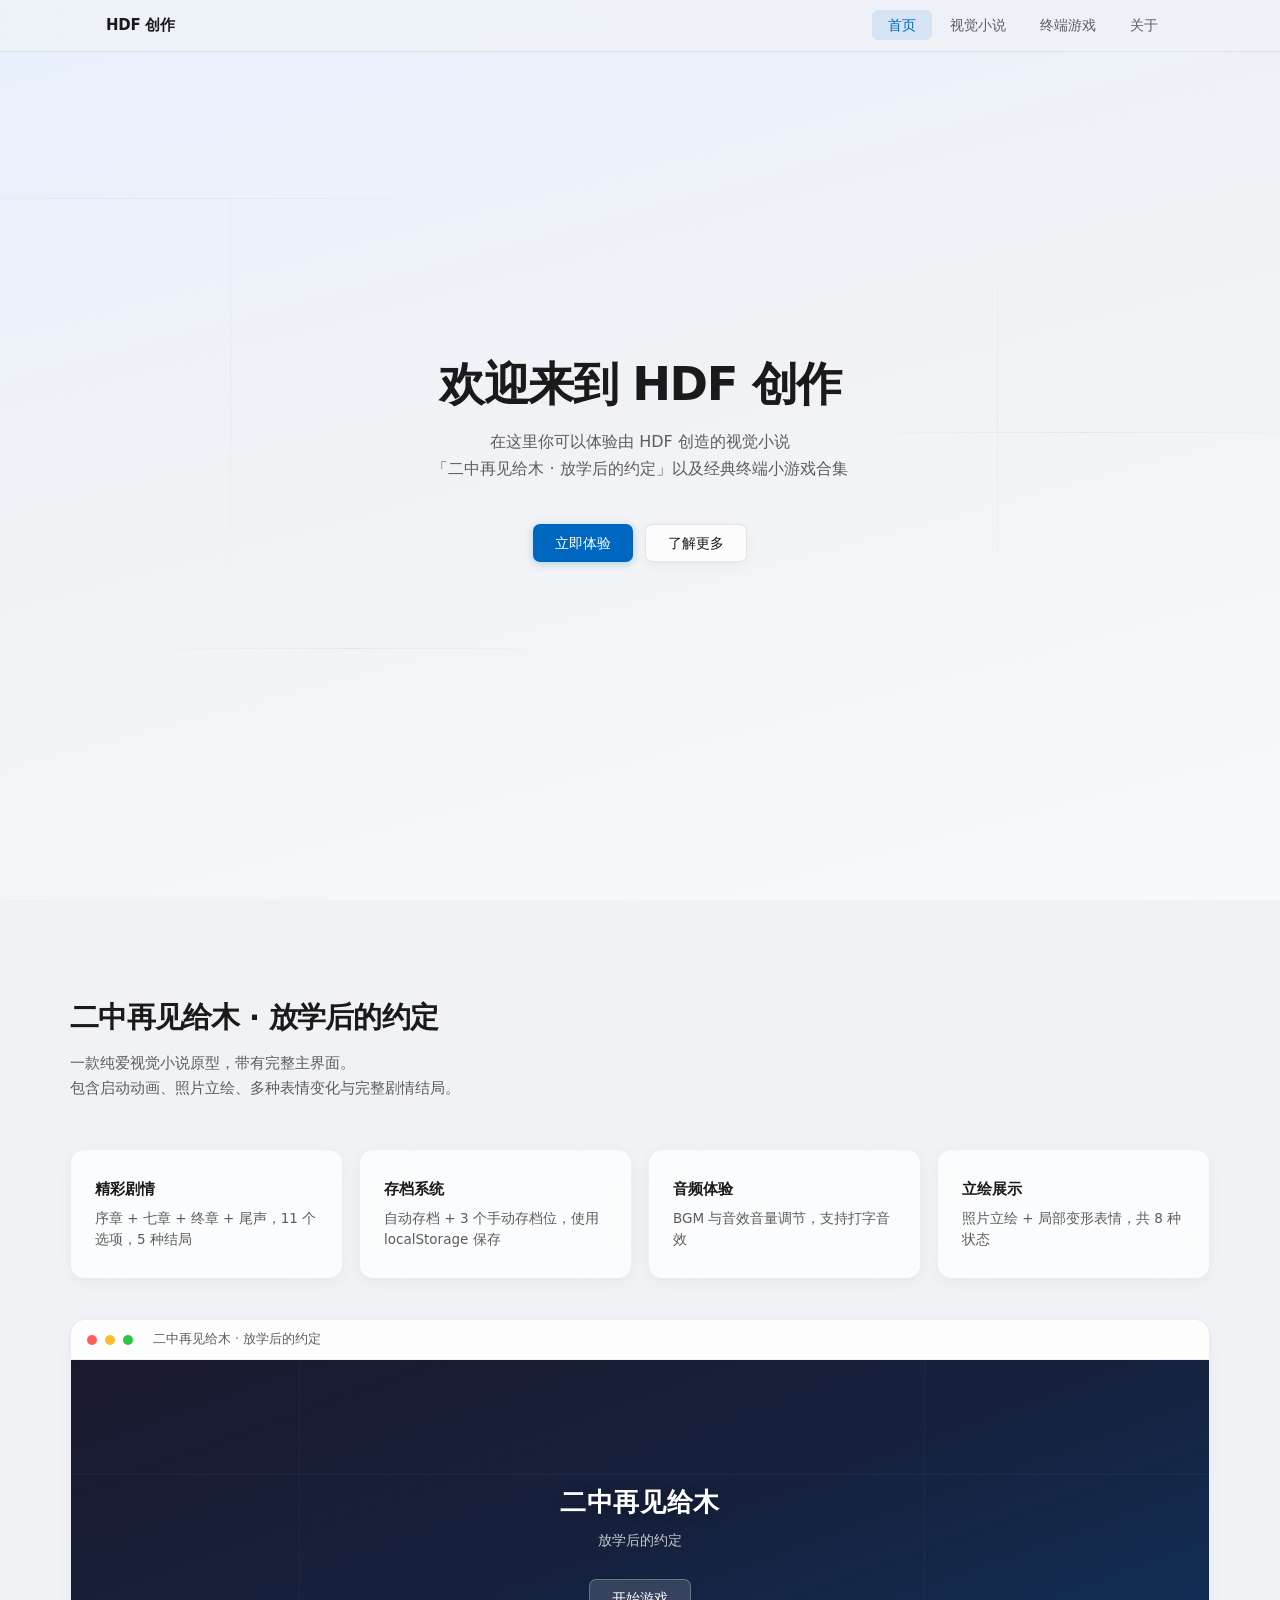
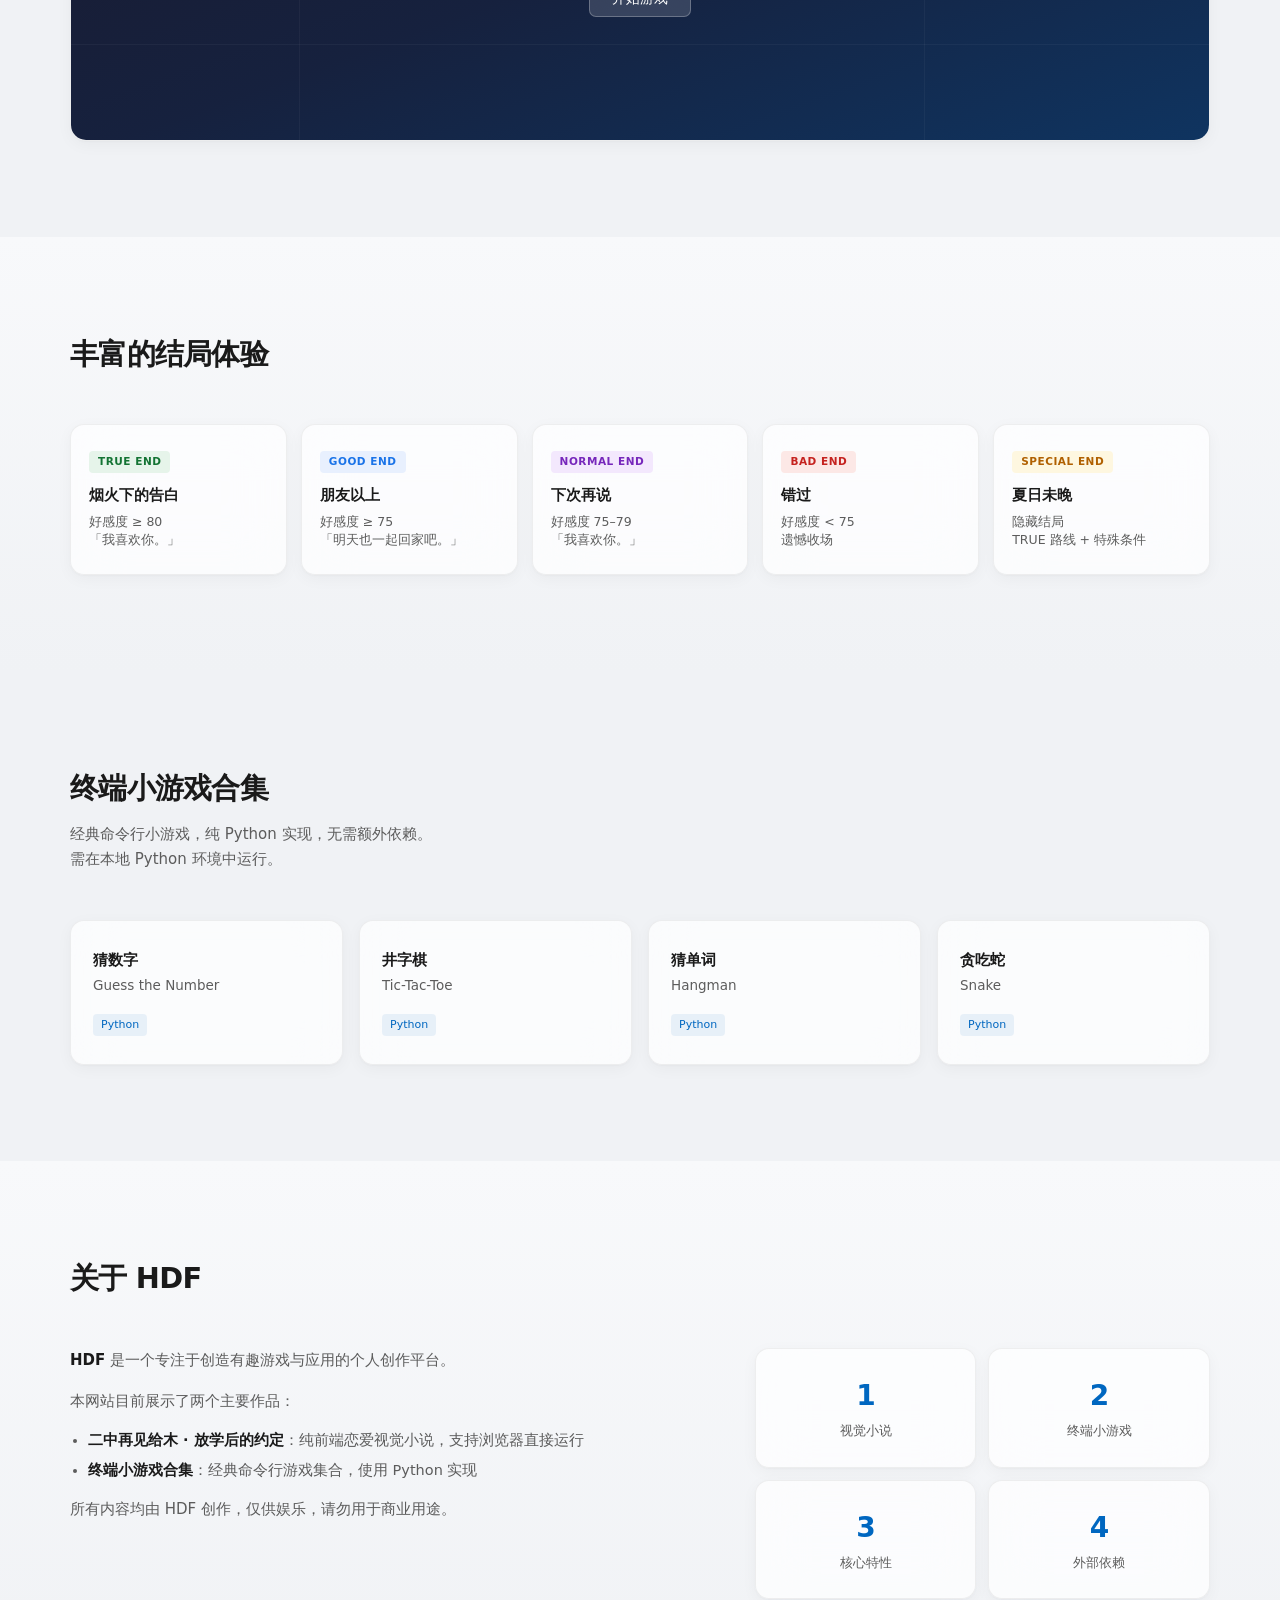
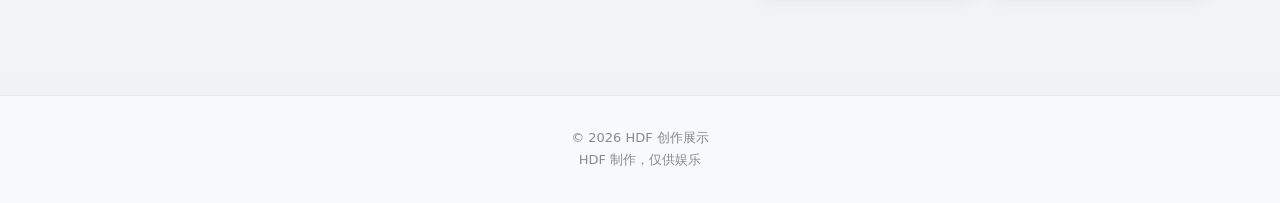
==== index.html @ 2048ae4f "Add files via upload" ====
<!DOCTYPE html>
<html lang="zh-CN">
<head>
    <meta charset="UTF-8">
    <meta name="viewport" content="width=device-width, initial-scale=1.0">
    <title>HDF 创作 · 二中再见给木</title>
    <style>
        :root {
            --win-bg: #f0f2f5;
            --win-surface: rgba(255, 255, 255, 0.72);
            --win-surface-solid: #ffffff;
            --win-border: rgba(0, 0, 0, 0.06);
            --win-border-strong: rgba(0, 0, 0, 0.09);
            --win-text: #1a1a1a;
            --win-text-secondary: #5c5c5c;
            --win-text-tertiary: #8a8a8a;
            --win-accent: #0067c0;
            --win-accent-hover: #005a9e;
            --win-shadow: 0 4px 16px rgba(0, 0, 0, 0.04), 0 1px 3px rgba(0, 0, 0, 0.03);
            --win-shadow-hover: 0 12px 32px rgba(0, 0, 0, 0.08), 0 4px 12px rgba(0, 0, 0, 0.04);
            --radius: 10px;
            --radius-lg: 14px;
            --glass: blur(24px) saturate(160%);
        }

        * {
            margin: 0;
            padding: 0;
            box-sizing: border-box;
        }

        html {
            scroll-behavior: smooth;
        }

        body {
            font-family: "Segoe UI Variable", "Segoe UI", system-ui, -apple-system, sans-serif;
            background: var(--win-bg);
            color: var(--win-text);
            line-height: 1.5;
            font-size: 15px;
            -webkit-font-smoothing: antialiased;
            overflow-x: hidden;
        }

        /* ========== 导航 ========== */
        .navbar {
            position: fixed;
            top: 0;
            left: 0;
            right: 0;
            height: 52px;
            background: rgba(240, 242, 245, 0.7);
            backdrop-filter: var(--glass);
            -webkit-backdrop-filter: var(--glass);
            border-bottom: 1px solid var(--win-border);
            z-index: 1000;
            display: flex;
            align-items: center;
        }

        .nav-container {
            width: 100%;
            max-width: 1140px;
            margin: 0 auto;
            padding: 0 36px;
            display: flex;
            align-items: center;
            justify-content: space-between;
        }

        .nav-logo {
            font-size: 15px;
            font-weight: 600;
            color: var(--win-text);
            text-decoration: none;
            letter-spacing: -0.02em;
        }

        .nav-menu {
            display: flex;
            list-style: none;
            gap: 2px;
        }

        .nav-link {
            color: var(--win-text-secondary);
            text-decoration: none;
            font-size: 13.5px;
            font-weight: 500;
            padding: 7px 16px;
            border-radius: 6px;
            transition: all 0.2s ease;
        }

        .nav-link:hover {
            background: rgba(0, 0, 0, 0.04);
            color: var(--win-text);
        }

        .nav-link.active {
            background: rgba(0, 103, 192, 0.1);
            color: var(--win-accent);
        }

        /* ========== Hero ========== */
        .hero {
            min-height: 100vh;
            display: flex;
            align-items: center;
            justify-content: center;
            padding: 120px 36px 100px;
            position: relative;
            overflow: hidden;
            background: linear-gradient(165deg, #e8f0fe 0%, #f0f2f5 45%, #f8f9fb 100%);
        }

        /* 装饰线条 */
        .hero-lines {
            position: absolute;
            inset: 0;
            pointer-events: none;
            overflow: hidden;
        }

        .hero-line {
            position: absolute;
            background: linear-gradient(90deg, transparent, rgba(0, 103, 192, 0.08), transparent);
            height: 1px;
        }

        .hero-line:nth-child(1) { top: 22%; left: -10%; width: 50%; animation: lineMove 18s linear infinite; }
        .hero-line:nth-child(2) { top: 48%; right: -5%; width: 40%; animation: lineMove 22s linear infinite reverse; }
        .hero-line:nth-child(3) { top: 72%; left: 10%; width: 35%; animation: lineMove 16s linear infinite; }

        .hero-vline {
            position: absolute;
            width: 1px;
            background: linear-gradient(180deg, transparent, rgba(0, 103, 192, 0.06), transparent);
        }

        .hero-vline:nth-child(4) { left: 18%; top: 10%; height: 60%; }
        .hero-vline:nth-child(5) { right: 22%; top: 20%; height: 50%; }

        @keyframes lineMove {
            0% { transform: translateX(-30px); opacity: 0.3; }
            50% { opacity: 0.7; }
            100% { transform: translateX(30px); opacity: 0.3; }
        }

        .hero-content {
            max-width: 660px;
            text-align: center;
            position: relative;
            z-index: 2;
        }

        .hero-title {
            font-size: clamp(2.1rem, 4.8vw, 2.9rem);
            font-weight: 600;
            letter-spacing: -0.03em;
            line-height: 1.15;
            margin-bottom: 18px;
            color: var(--win-text);
            opacity: 0;
            transform: translateY(24px);
            animation: fadeUp 0.9s cubic-bezier(0.16, 1, 0.3, 1) 0.1s forwards;
        }

        .hero-text {
            font-size: 16px;
            color: var(--win-text-secondary);
            margin-bottom: 42px;
            line-height: 1.65;
            opacity: 0;
            transform: translateY(20px);
            animation: fadeUp 0.9s cubic-bezier(0.16, 1, 0.3, 1) 0.25s forwards;
        }

        .hero-btns {
            display: flex;
            gap: 12px;
            justify-content: center;
            flex-wrap: wrap;
            opacity: 0;
            transform: translateY(16px);
            animation: fadeUp 0.9s cubic-bezier(0.16, 1, 0.3, 1) 0.4s forwards;
        }

        @keyframes fadeUp {
            to {
                opacity: 1;
                transform: translateY(0);
            }
        }

        .btn {
            display: inline-flex;
            align-items: center;
            justify-content: center;
            height: 38px;
            padding: 0 22px;
            border-radius: 7px;
            font-size: 13.5px;
            font-weight: 500;
            text-decoration: none;
            transition: all 0.2s ease;
            border: none;
            cursor: pointer;
        }

        .btn-primary {
            background: var(--win-accent);
            color: #ffffff;
            box-shadow: 0 2px 8px rgba(0, 103, 192, 0.25);
        }

        .btn-primary:hover {
            background: var(--win-accent-hover);
            transform: translateY(-1px);
            box-shadow: 0 4px 14px rgba(0, 103, 192, 0.3);
        }

        .btn-secondary {
            background: var(--win-surface);
            backdrop-filter: var(--glass);
            -webkit-backdrop-filter: var(--glass);
            color: var(--win-text);
            border: 1px solid var(--win-border-strong);
            box-shadow: var(--win-shadow);
        }

        .btn-secondary:hover {
            background: rgba(255, 255, 255, 0.9);
            transform: translateY(-1px);
        }

        /* ========== 通用 Section ========== */
        .section {
            padding: 96px 36px;
            position: relative;
        }

        .section-alt {
            background: linear-gradient(180deg, #f8f9fb 0%, #f0f2f5 100%);
        }

        .container {
            max-width: 1140px;
            margin: 0 auto;
        }

        .section-header {
            margin-bottom: 48px;
            max-width: 540px;
        }

        .section-title {
            font-size: 1.8rem;
            font-weight: 600;
            letter-spacing: -0.025em;
            margin-bottom: 12px;
            color: var(--win-text);
        }

        .section-desc {
            font-size: 15px;
            color: var(--win-text-secondary);
            line-height: 1.65;
        }

        /* 入场动画类 */
        .reveal {
            opacity: 0;
            transform: translateY(28px);
            transition: opacity 0.7s cubic-bezier(0.16, 1, 0.3, 1), transform 0.7s cubic-bezier(0.16, 1, 0.3, 1);
        }

        .reveal.visible {
            opacity: 1;
            transform: translateY(0);
        }

        /* ========== 特性卡片 ========== */
        .features-grid {
            display: grid;
            grid-template-columns: repeat(4, 1fr);
            gap: 16px;
            margin-bottom: 40px;
        }

        .feature-card {
            background: var(--win-surface);
            backdrop-filter: var(--glass);
            -webkit-backdrop-filter: var(--glass);
            border: 1px solid var(--win-border);
            border-radius: var(--radius-lg);
            padding: 28px 24px;
            box-shadow: var(--win-shadow);
            transition: all 0.3s cubic-bezier(0.16, 1, 0.3, 1);
            position: relative;
            overflow: hidden;
        }

        .feature-card::before {
            content: "";
            position: absolute;
            top: 0;
            left: 0;
            right: 0;
            height: 1px;
            background: linear-gradient(90deg, transparent, rgba(0, 103, 192, 0.25), transparent);
            opacity: 0;
            transition: opacity 0.3s ease;
        }

        .feature-card:hover {
            box-shadow: var(--win-shadow-hover);
            transform: translateY(-4px);
            border-color: rgba(0, 103, 192, 0.15);
        }

        .feature-card:hover::before {
            opacity: 1;
        }

        .feature-card h3 {
            font-size: 15px;
            font-weight: 600;
            margin-bottom: 8px;
            color: var(--win-text);
        }

        .feature-card p {
            font-size: 13.5px;
            color: var(--win-text-secondary);
            line-height: 1.55;
        }

        /* ========== 游戏展示区（已修复） ========== */
        .game-showcase {
            background: var(--win-surface);
            backdrop-filter: var(--glass);
            -webkit-backdrop-filter: var(--glass);
            border: 1px solid var(--win-border);
            border-radius: 16px;
            box-shadow: var(--win-shadow);
            overflow: hidden;
            position: relative;
        }

        .game-showcase::after {
            content: "";
            position: absolute;
            inset: 0;
            border-radius: 16px;
            pointer-events: none;
            box-shadow: inset 0 1px 0 rgba(255, 255, 255, 0.6);
        }

        .game-window {
            display: flex;
            flex-direction: column;
        }

        .game-titlebar {
            height: 40px;
            background: rgba(255, 255, 255, 0.5);
            border-bottom: 1px solid var(--win-border);
            display: flex;
            align-items: center;
            padding: 0 16px;
            gap: 8px;
        }

        .game-dot {
            width: 10px;
            height: 10px;
            border-radius: 50%;
            background: #ddd;
        }

        .game-dot:nth-child(1) { background: #ff5f57; }
        .game-dot:nth-child(2) { background: #febc2e; }
        .game-dot:nth-child(3) { background: #28c840; }

        .game-titlebar span {
            margin-left: 12px;
            font-size: 12.5px;
            color: var(--win-text-secondary);
            font-weight: 500;
        }

        .game-body {
            min-height: 380px;
            display: flex;
            align-items: center;
            justify-content: center;
            background: linear-gradient(160deg, #1a1a2e 0%, #16213e 50%, #0f3460 100%);
            position: relative;
            overflow: hidden;
        }

        .game-body-content {
            text-align: center;
            color: #fff;
            position: relative;
            z-index: 2;
            padding: 40px;
        }

        .game-body-content h3 {
            font-size: 1.6rem;
            font-weight: 600;
            letter-spacing: 0.02em;
            margin-bottom: 8px;
            text-shadow: 0 2px 12px rgba(0, 0, 0, 0.3);
        }

        .game-body-content p {
            font-size: 14px;
            opacity: 0.75;
            margin-bottom: 28px;
        }

        .game-body-content .btn {
            background: rgba(255, 255, 255, 0.15);
            backdrop-filter: blur(12px);
            border: 1px solid rgba(255, 255, 255, 0.25);
            color: #fff;
        }

        .game-body-content .btn:hover {
            background: rgba(255, 255, 255, 0.25);
        }

        /* 游戏背景装饰线条 */
        .game-deco {
            position: absolute;
            inset: 0;
            pointer-events: none;
        }

        .game-deco span {
            position: absolute;
            background: rgba(255, 255, 255, 0.04);
        }

        .game-deco span:nth-child(1) {
            width: 1px;
            height: 100%;
            left: 20%;
        }
        .game-deco span:nth-child(2) {
            width: 1px;
            height: 100%;
            right: 25%;
        }
        .game-deco span:nth-child(3) {
            height: 1px;
            width: 100%;
            top: 30%;
        }
        .game-deco span:nth-child(4) {
            height: 1px;
            width: 100%;
            bottom: 25%;
        }

        /* ========== 结局 ========== */
        .endings-grid {
            display: grid;
            grid-template-columns: repeat(5, 1fr);
            gap: 14px;
        }

        .ending-card {
            background: var(--win-surface);
            backdrop-filter: var(--glass);
            -webkit-backdrop-filter: var(--glass);
            border: 1px solid var(--win-border);
            border-radius: var(--radius-lg);
            padding: 24px 18px;
            box-shadow: var(--win-shadow);
            transition: all 0.3s ease;
        }

        .ending-card:hover {
            transform: translateY(-3px);
            box-shadow: var(--win-shadow-hover);
        }

        .ending-badge {
            display: inline-block;
            font-size: 10.5px;
            font-weight: 600;
            letter-spacing: 0.05em;
            padding: 3px 9px;
            border-radius: 4px;
            margin-bottom: 12px;
            text-transform: uppercase;
        }

        .ending-true   { background: #e6f4ea; color: #137333; }
        .ending-good   { background: #e8f0fe; color: #1a73e8; }
        .ending-normal { background: #f3e8fd; color: #7627bb; }
        .ending-bad    { background: #fce8e6; color: #c5221f; }
        .ending-special{ background: #fef7e0; color: #b06000; }

        .ending-card h3 {
            font-size: 14.5px;
            font-weight: 600;
            margin-bottom: 6px;
            color: var(--win-text);
        }

        .ending-card p {
            font-size: 12.5px;
            color: var(--win-text-secondary);
            line-height: 1.5;
        }

        /* ========== 终端游戏 ========== */
        .games-grid {
            display: grid;
            grid-template-columns: repeat(4, 1fr);
            gap: 16px;
        }

        .game-card {
            background: var(--win-surface);
            backdrop-filter: var(--glass);
            -webkit-backdrop-filter: var(--glass);
            border: 1px solid var(--win-border);
            border-radius: var(--radius-lg);
            padding: 28px 22px;
            box-shadow: var(--win-shadow);
            transition: all 0.3s ease;
        }

        .game-card:hover {
            transform: translateY(-3px);
            box-shadow: var(--win-shadow-hover);
        }

        .game-card h3 {
            font-size: 15px;
            font-weight: 600;
            margin-bottom: 4px;
            color: var(--win-text);
        }

        .game-card p {
            font-size: 13.5px;
            color: var(--win-text-secondary);
            margin-bottom: 16px;
        }

        .tag {
            display: inline-block;
            font-size: 11px;
            font-weight: 500;
            color: var(--win-accent);
            background: rgba(0, 103, 192, 0.08);
            padding: 3px 8px;
            border-radius: 4px;
        }

        /* ========== 关于 ========== */
        .about-grid {
            display: grid;
            grid-template-columns: 1.4fr 1fr;
            gap: 48px;
            align-items: start;
        }

        .about-text p {
            font-size: 15px;
            color: var(--win-text-secondary);
            margin-bottom: 16px;
            line-height: 1.65;
        }

        .about-text ul {
            margin: 16px 0 16px 18px;
            color: var(--win-text-secondary);
        }

        .about-text li {
            margin-bottom: 8px;
            font-size: 14.5px;
        }

        .about-text strong {
            color: var(--win-text);
            font-weight: 600;
        }

        .stats-grid {
            display: grid;
            grid-template-columns: 1fr 1fr;
            gap: 12px;
        }

        .stat-item {
            background: var(--win-surface);
            backdrop-filter: var(--glass);
            -webkit-backdrop-filter: var(--glass);
            border: 1px solid var(--win-border);
            border-radius: var(--radius-lg);
            padding: 26px 18px;
            box-shadow: var(--win-shadow);
            text-align: center;
            transition: all 0.3s ease;
        }

        .stat-item:hover {
            transform: translateY(-2px);
            box-shadow: var(--win-shadow-hover);
        }

        .stat-number {
            font-size: 28px;
            font-weight: 600;
            color: var(--win-accent);
            letter-spacing: -0.02em;
            margin-bottom: 4px;
        }

        .stat-label {
            font-size: 13px;
            color: var(--win-text-secondary);
        }

        /* ========== 页脚 ========== */
        .footer {
            border-top: 1px solid var(--win-border);
            padding: 32px 36px;
            text-align: center;
            background: rgba(255, 255, 255, 0.5);
            backdrop-filter: blur(12px);
        }

        .footer p {
            font-size: 13px;
            color: var(--win-text-tertiary);
            margin-bottom: 2px;
        }

        /* ========== 响应式 ========== */
        @media (max-width: 1000px) {
            .features-grid,
            .games-grid {
                grid-template-columns: repeat(2, 1fr);
            }
            .endings-grid {
                grid-template-columns: repeat(3, 1fr);
            }
            .about-grid {
                grid-template-columns: 1fr;
                gap: 36px;
            }
        }

        @media (max-width: 640px) {
            .nav-menu { display: none; }
            .features-grid,
            .games-grid,
            .endings-grid {
                grid-template-columns: 1fr;
            }
            .section { padding: 72px 20px; }
            .nav-container { padding: 0 20px; }
            .hero { padding: 110px 20px 80px; }
        }
    </style>
</head>
<body>
    <!-- 导航 -->
    <nav class="navbar">
        <div class="nav-container">
            <a href="#" class="nav-logo">HDF 创作</a>
            <ul class="nav-menu">
                <li><a href="#home" class="nav-link active">首页</a></li>
                <li><a href="#game" class="nav-link">视觉小说</a></li>
                <li><a href="#terminal" class="nav-link">终端游戏</a></li>
                <li><a href="#about" class="nav-link">关于</a></li>
            </ul>
        </div>
    </nav>

    <!-- Hero -->
    <section class="hero" id="home">
        <div class="hero-lines">
            <div class="hero-line"></div>
            <div class="hero-line"></div>
            <div class="hero-line"></div>
            <div class="hero-vline"></div>
            <div class="hero-vline"></div>
        </div>
        <div class="hero-content">
            <h1 class="hero-title">欢迎来到 HDF 创作</h1>
            <p class="hero-text">
                在这里你可以体验由 HDF 创造的视觉小说<br>
                「二中再见给木 · 放学后的约定」以及经典终端小游戏合集
            </p>
            <div class="hero-btns">
                <a href="#game" class="btn btn-primary">立即体验</a>
                <a href="#about" class="btn btn-secondary">了解更多</a>
            </div>
        </div>
    </section>

    <!-- 视觉小说 -->
    <section class="section" id="game">
        <div class="container">
            <div class="section-header reveal">
                <h2 class="section-title">二中再见给木 · 放学后的约定</h2>
                <p class="section-desc">
                    一款纯爱视觉小说原型，带有完整主界面。<br>
                    包含启动动画、照片立绘、多种表情变化与完整剧情结局。
                </p>
            </div>

            <div class="features-grid">
                <div class="feature-card reveal">
                    <h3>精彩剧情</h3>
                    <p>序章 + 七章 + 终章 + 尾声，11 个选项，5 种结局</p>
                </div>
                <div class="feature-card reveal">
                    <h3>存档系统</h3>
                    <p>自动存档 + 3 个手动存档位，使用 localStorage 保存</p>
                </div>
                <div class="feature-card reveal">
                    <h3>音频体验</h3>
                    <p>BGM 与音效音量调节，支持打字音效</p>
                </div>
                <div class="feature-card reveal">
                    <h3>立绘展示</h3>
                    <p>照片立绘 + 局部变形表情，共 8 种状态</p>
                </div>
            </div>

            <!-- 游戏展示（已修复） -->
            <div class="game-showcase reveal">
                <div class="game-window">
                    <div class="game-titlebar">
                        <div class="game-dot"></div>
                        <div class="game-dot"></div>
                        <div class="game-dot"></div>
                        <span>二中再见给木 · 放学后的约定</span>
                    </div>
                    <div class="game-body">
                        <div class="game-deco">
                            <span></span><span></span><span></span><span></span>
                        </div>
                        <div class="game-body-content">
                            <h3>二中再见给木</h3>
                            <p>放学后的约定</p>
                            <a href="game/index.html" class="btn" target="_blank">开始游戏</a>
                        </div>
                    </div>
                </div>
            </div>
        </div>
    </section>

    <!-- 结局 -->
    <section class="section section-alt" id="endings">
        <div class="container">
            <div class="section-header reveal">
                <h2 class="section-title">丰富的结局体验</h2>
            </div>

            <div class="endings-grid">
                <div class="ending-card reveal">
                    <div class="ending-badge ending-true">True End</div>
                    <h3>烟火下的告白</h3>
                    <p>好感度 ≥ 80<br>「我喜欢你。」</p>
                </div>
                <div class="ending-card reveal">
                    <div class="ending-badge ending-good">Good End</div>
                    <h3>朋友以上</h3>
                    <p>好感度 ≥ 75<br>「明天也一起回家吧。」</p>
                </div>
                <div class="ending-card reveal">
                    <div class="ending-badge ending-normal">Normal End</div>
                    <h3>下次再说</h3>
                    <p>好感度 75–79<br>「我喜欢你。」</p>
                </div>
                <div class="ending-card reveal">
                    <div class="ending-badge ending-bad">Bad End</div>
                    <h3>错过</h3>
                    <p>好感度 &lt; 75<br>遗憾收场</p>
                </div>
                <div class="ending-card reveal">
                    <div class="ending-badge ending-special">Special End</div>
                    <h3>夏日未晚</h3>
                    <p>隐藏结局<br>TRUE 路线 + 特殊条件</p>
                </div>
            </div>
        </div>
    </section>

    <!-- 终端游戏 -->
    <section class="section" id="terminal">
        <div class="container">
            <div class="section-header reveal">
                <h2 class="section-title">终端小游戏合集</h2>
                <p class="section-desc">
                    经典命令行小游戏，纯 Python 实现，无需额外依赖。<br>
                    需在本地 Python 环境中运行。
                </p>
            </div>

            <div class="games-grid">
                <div class="game-card reveal">
                    <h3>猜数字</h3>
                    <p>Guess the Number</p>
                    <span class="tag">Python</span>
                </div>
                <div class="game-card reveal">
                    <h3>井字棋</h3>
                    <p>Tic-Tac-Toe</p>
                    <span class="tag">Python</span>
                </div>
                <div class="game-card reveal">
                    <h3>猜单词</h3>
                    <p>Hangman</p>
                    <span class="tag">Python</span>
                </div>
                <div class="game-card reveal">
                    <h3>贪吃蛇</h3>
                    <p>Snake</p>
                    <span class="tag">Python</span>
                </div>
            </div>
        </div>
    </section>

    <!-- 关于 -->
    <section class="section section-alt" id="about">
        <div class="container">
            <div class="section-header reveal">
                <h2 class="section-title">关于 HDF</h2>
            </div>

            <div class="about-grid">
                <div class="about-text reveal">
                    <p><strong>HDF</strong> 是一个专注于创造有趣游戏与应用的个人创作平台。</p>
                    <p>本网站目前展示了两个主要作品：</p>
                    <ul>
                        <li><strong>二中再见给木 · 放学后的约定</strong>：纯前端恋爱视觉小说，支持浏览器直接运行</li>
                        <li><strong>终端小游戏合集</strong>：经典命令行游戏集合，使用 Python 实现</li>
                    </ul>
                    <p>所有内容均由 HDF 创作，仅供娱乐，请勿用于商业用途。</p>
                </div>
                <div class="stats-grid">
                    <div class="stat-item reveal">
                        <div class="stat-number">1</div>
                        <div class="stat-label">视觉小说</div>
                    </div>
                    <div class="stat-item reveal">
                        <div class="stat-number">2</div>
                        <div class="stat-label">终端小游戏</div>
                    </div>
                    <div class="stat-item reveal">
                        <div class="stat-number">3</div>
                        <div class="stat-label">核心特性</div>
                    </div>
                    <div class="stat-item reveal">
                        <div class="stat-number">4</div>
                        <div class="stat-label">外部依赖</div>
                    </div>
                </div>
            </div>
        </div>
    </section>

    <!-- 页脚 -->
    <footer class="footer">
        <p>© 2026 HDF 创作展示</p>
        <p>HDF 制作，仅供娱乐</p>
    </footer>

    <script>
        // 滚动入场动画
        const reveals = document.querySelectorAll('.reveal');
        const observer = new IntersectionObserver((entries) => {
            entries.forEach((entry, index) => {
                if (entry.isIntersecting) {
                    setTimeout(() => {
                        entry.target.classList.add('visible');
                    }, index * 60);
                    observer.unobserve(entry.target);
                }
            });
        }, { threshold: 0.12 });

        reveals.forEach(el => observer.observe(el));
    </script>
</body>
</html>
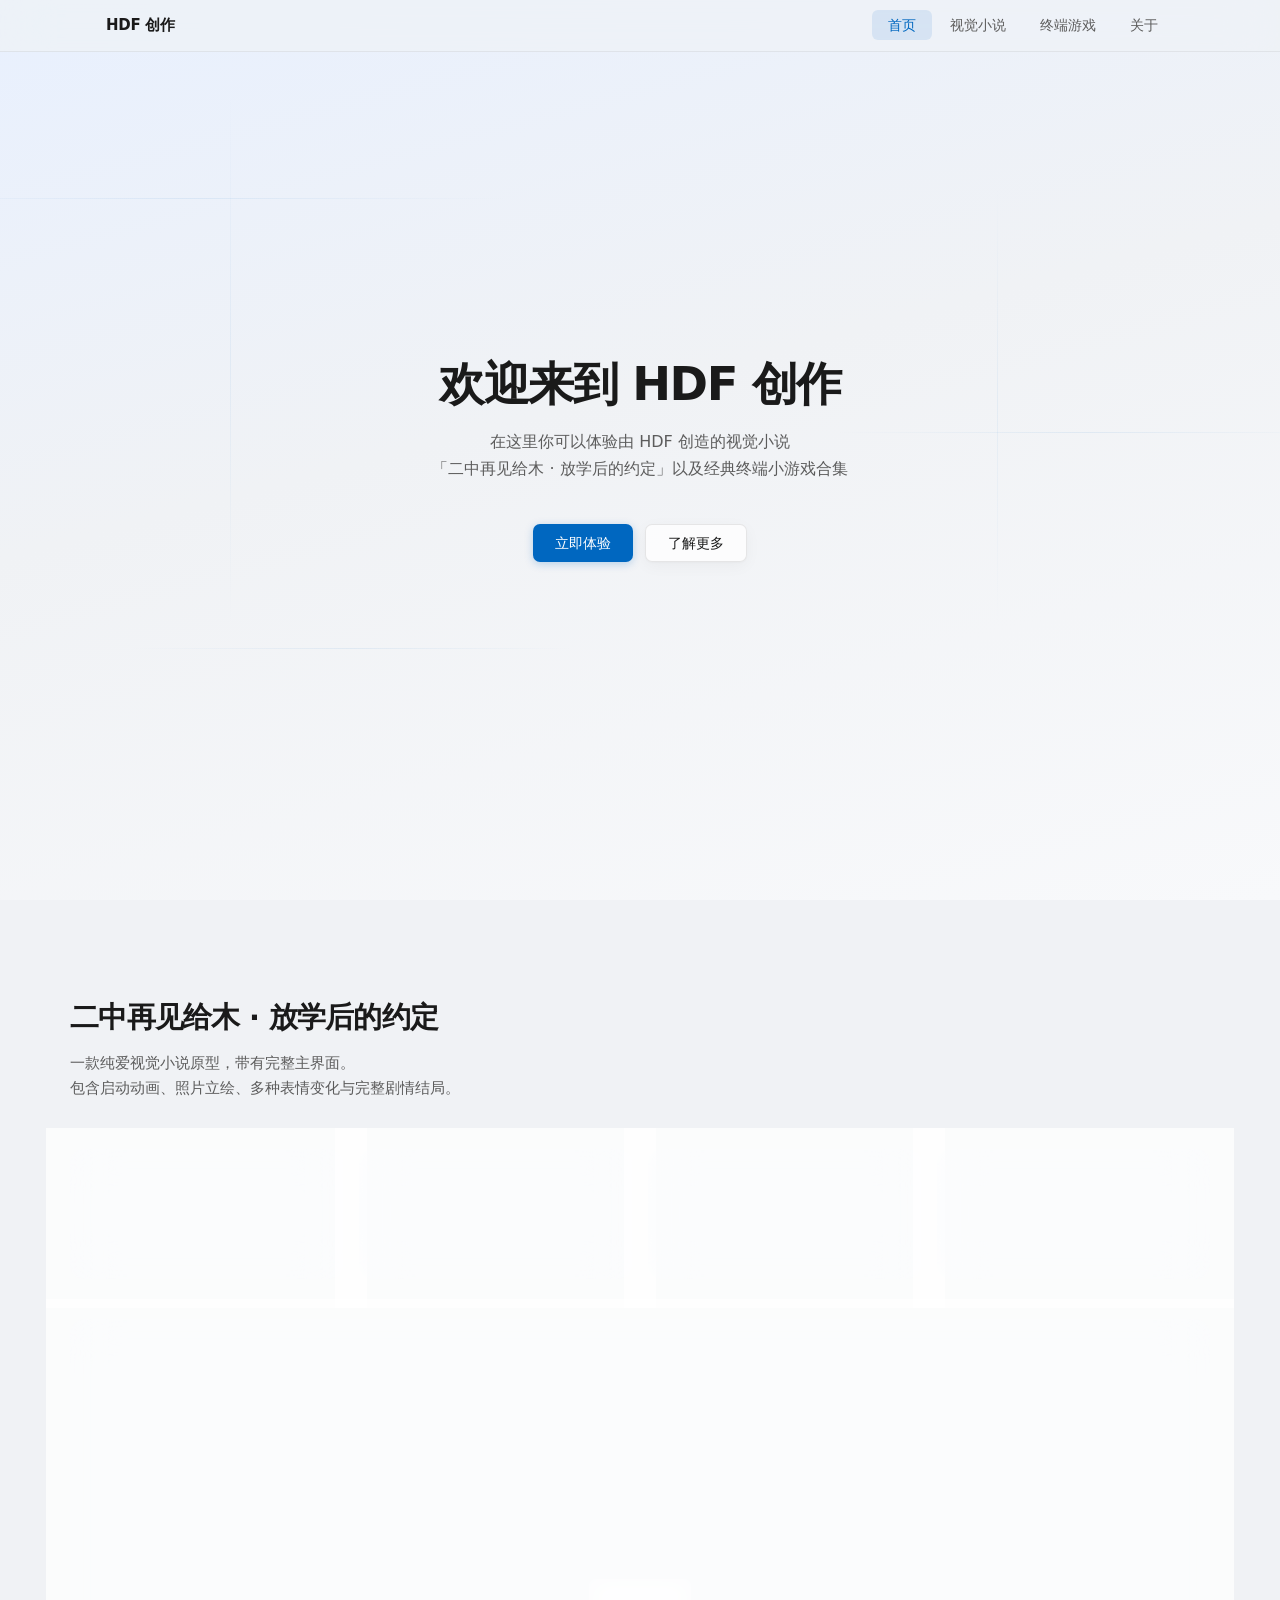
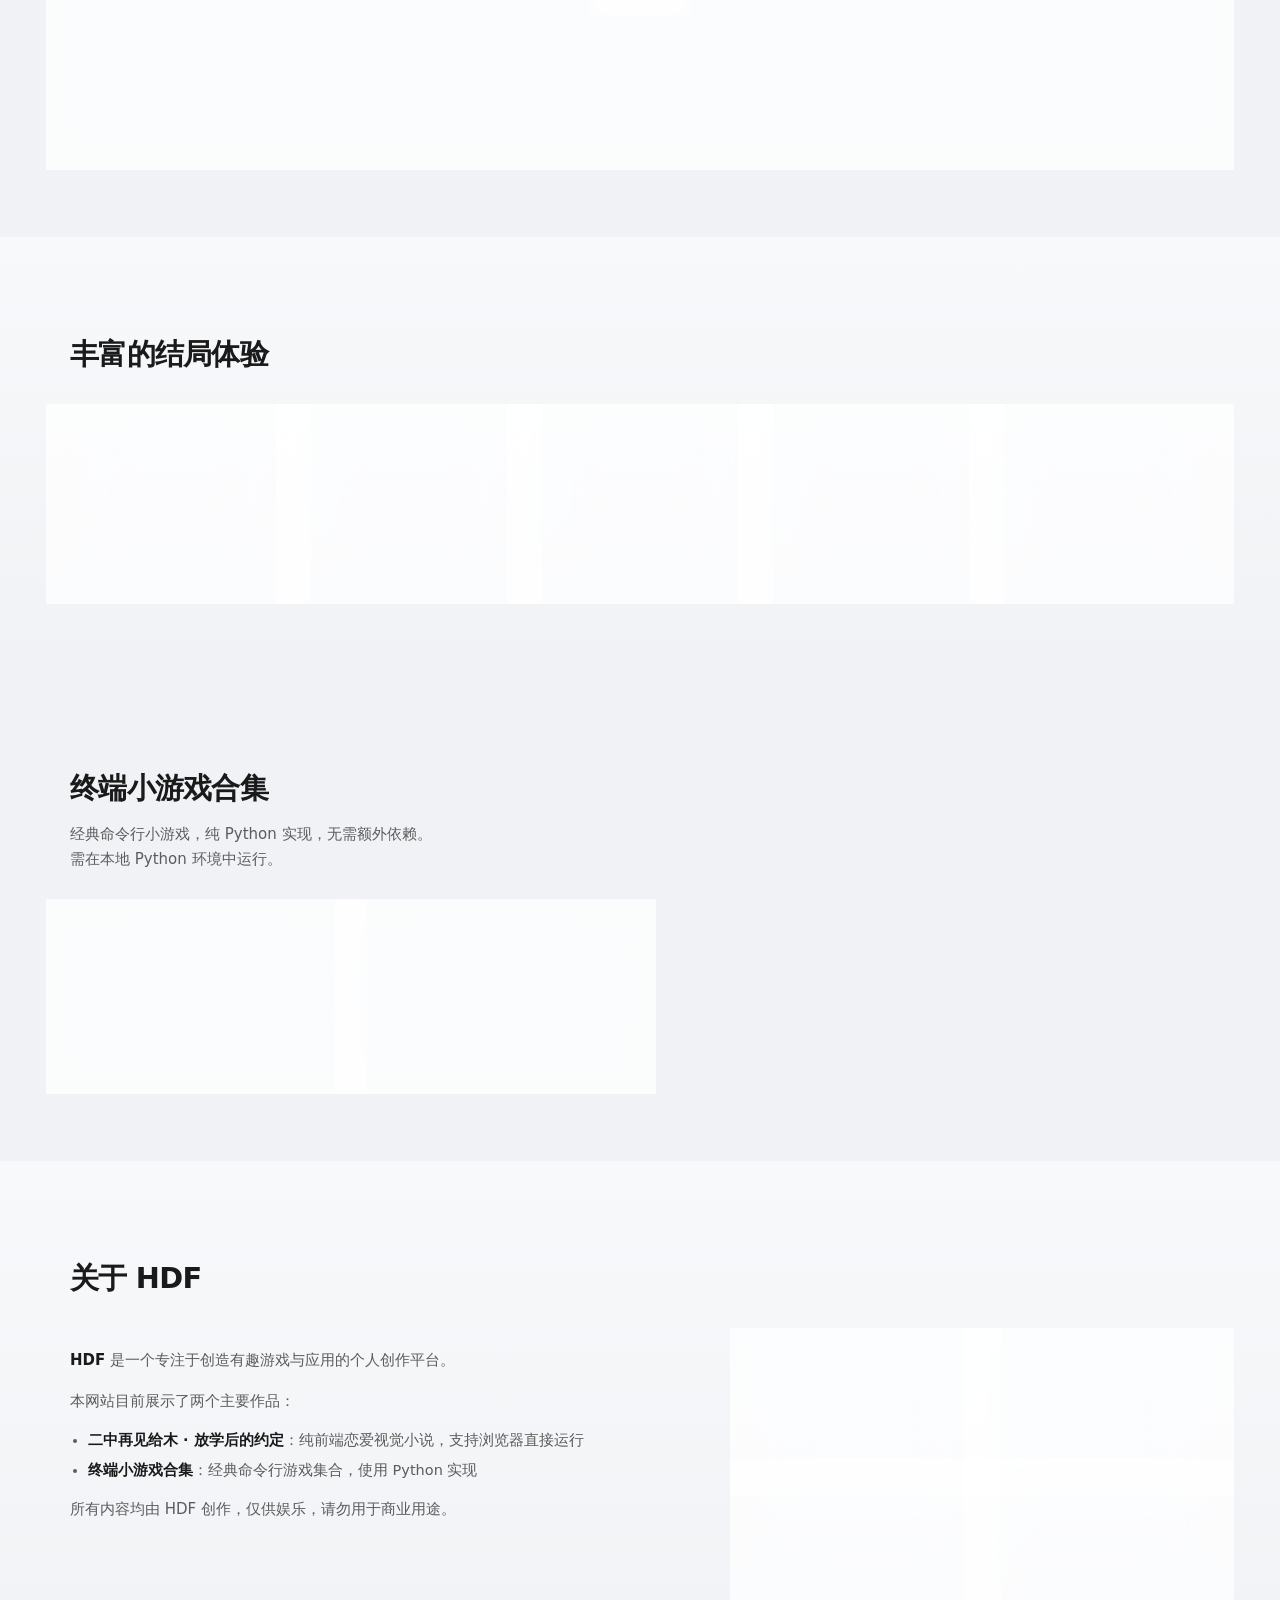
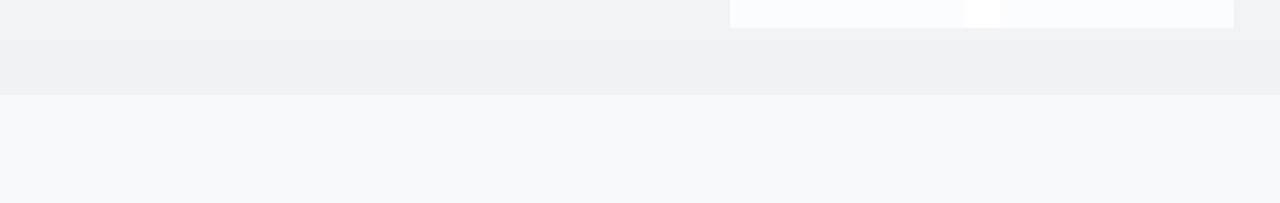
==== commit 165b221a: "Add files via upload" ====
--- a/index.html
+++ b/index.html
@@ -4,6 +4,7 @@
     <meta charset="UTF-8">
     <meta name="viewport" content="width=device-width, initial-scale=1.0">
     <title>HDF 创作 · 二中再见给木</title>
+    <link rel="icon" type="image/svg+xml" href="favicon.svg?v=2">
     <style>
         :root {
             --win-bg: #f0f2f5;
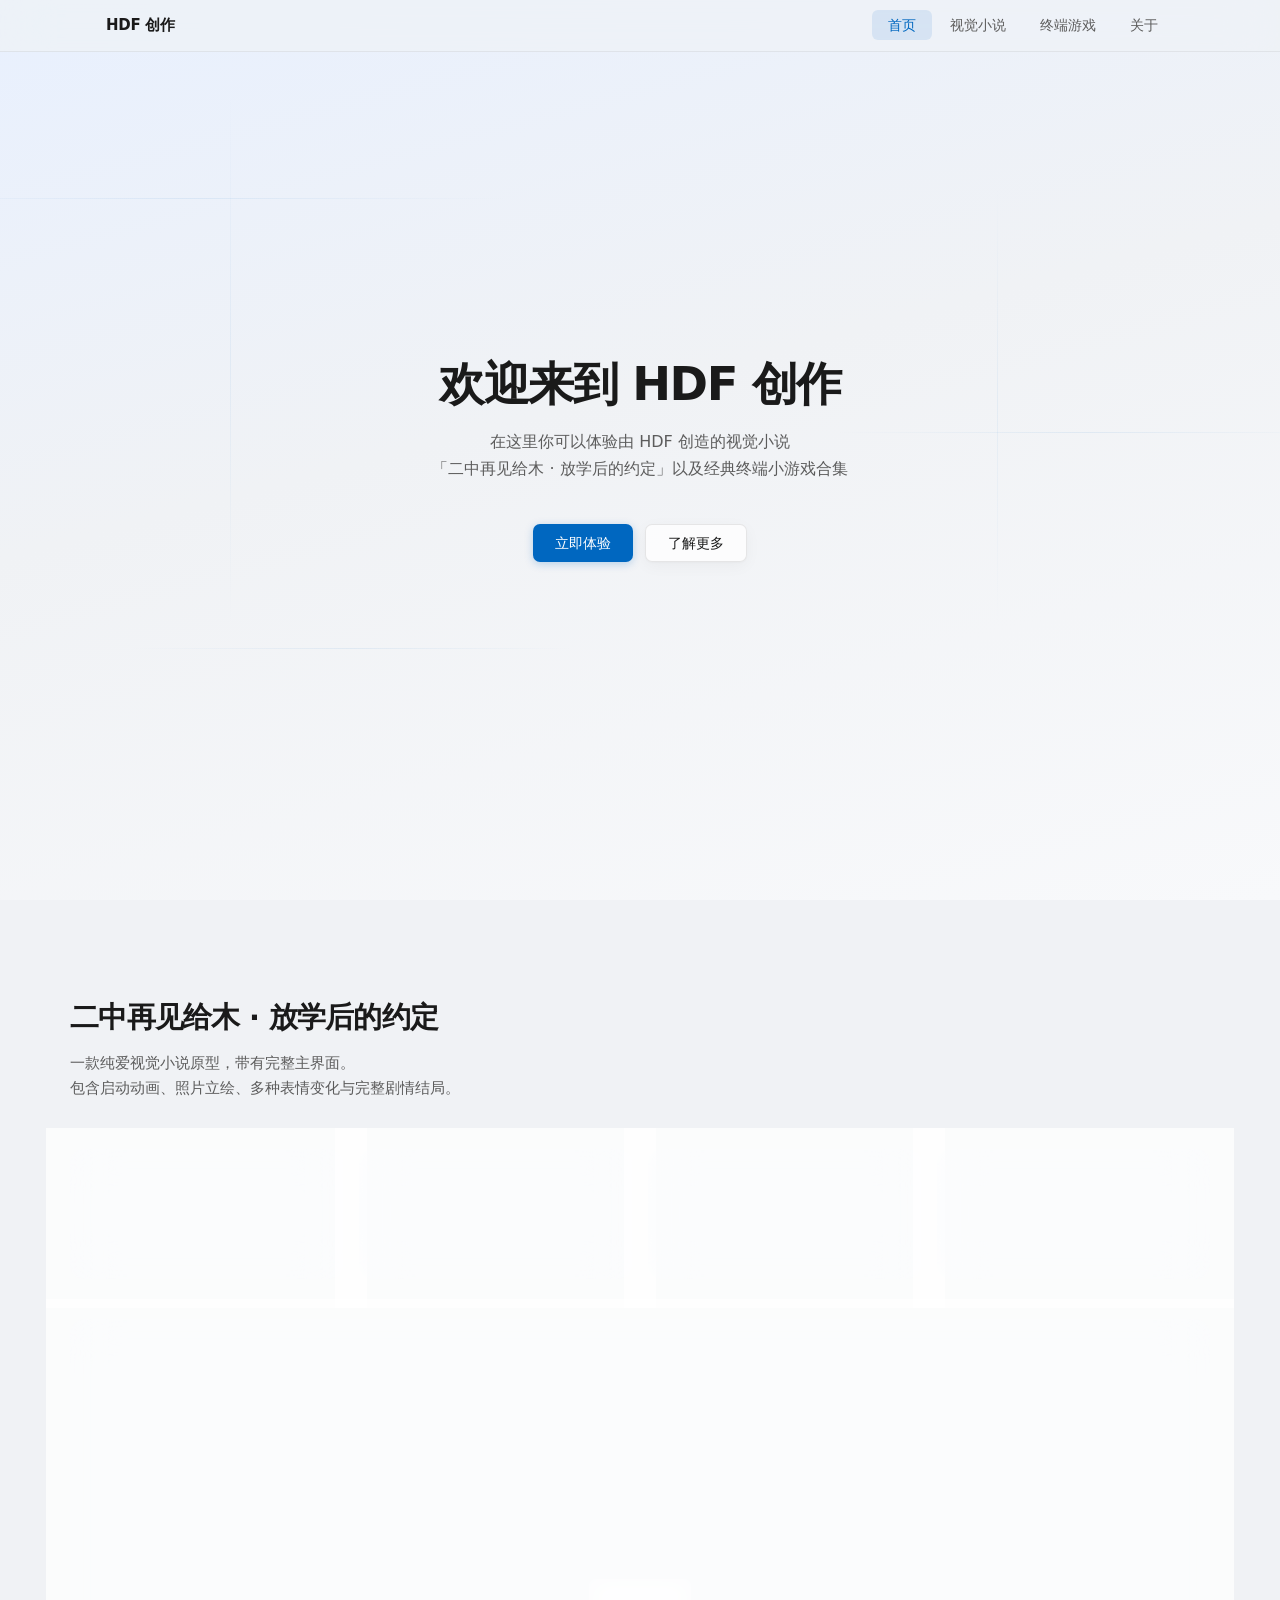
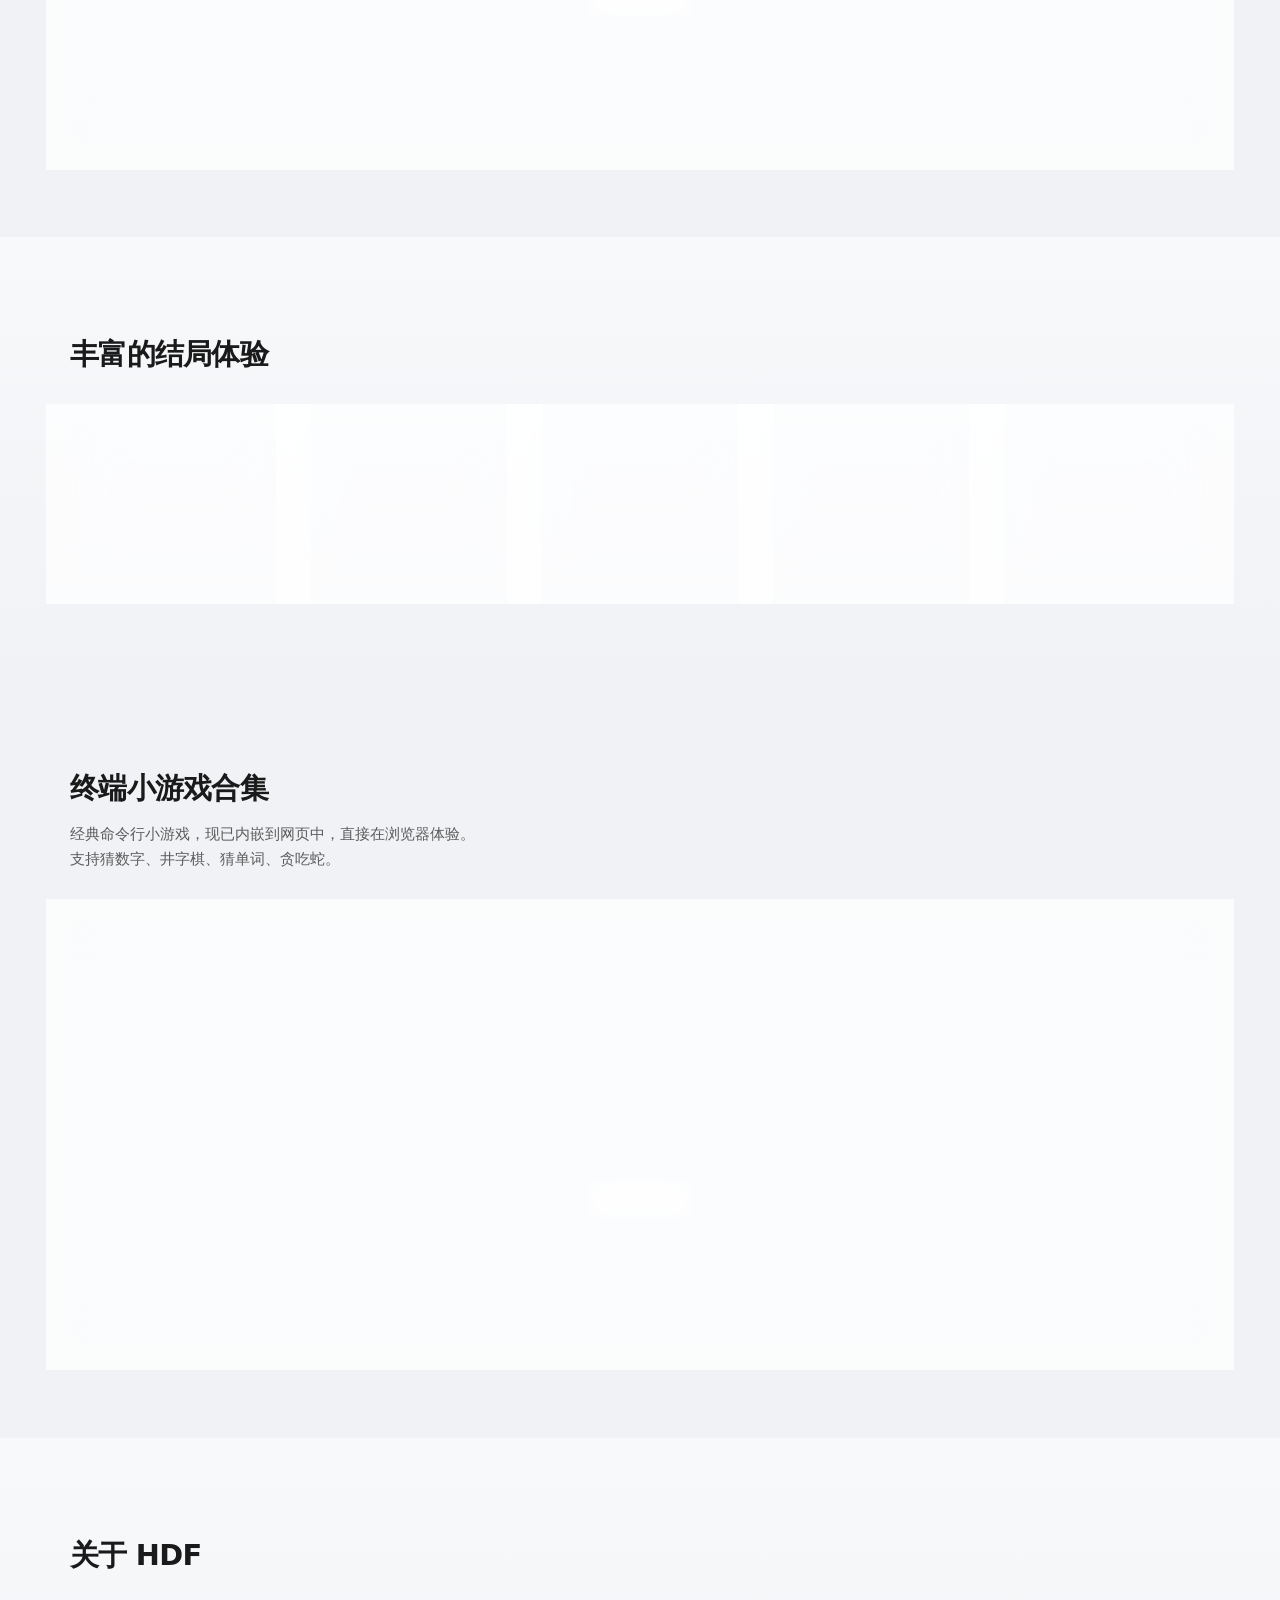
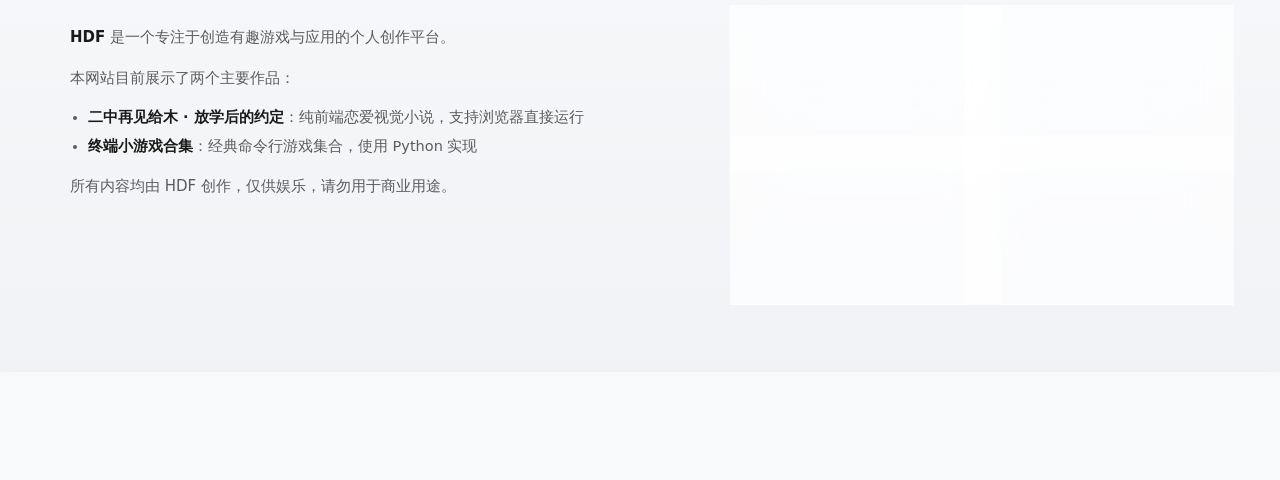
==== commit 78791d8e: "Add files via upload" ====
--- a/index.html
+++ b/index.html
@@ -116,7 +116,6 @@
             background: linear-gradient(165deg, #e8f0fe 0%, #f0f2f5 45%, #f8f9fb 100%);
         }
 
-        /* 装饰线条 */
         .hero-lines {
             position: absolute;
             inset: 0;
@@ -338,7 +337,7 @@
             line-height: 1.55;
         }
 
-        /* ========== 游戏展示区（已修复） ========== */
+        /* ========== 游戏展示区 ========== */
         .game-showcase {
             background: var(--win-surface);
             backdrop-filter: var(--glass);
@@ -435,7 +434,6 @@
             background: rgba(255, 255, 255, 0.25);
         }
 
-        /* 游戏背景装饰线条 */
         .game-deco {
             position: absolute;
             inset: 0;
@@ -742,7 +740,6 @@
                 </div>
             </div>
 
-            <!-- 游戏展示（已修复） -->
             <div class="game-showcase reveal">
                 <div class="game-window">
                     <div class="game-titlebar">
@@ -809,31 +806,29 @@
             <div class="section-header reveal">
                 <h2 class="section-title">终端小游戏合集</h2>
                 <p class="section-desc">
-                    经典命令行小游戏，纯 Python 实现，无需额外依赖。<br>
-                    需在本地 Python 环境中运行。
+                    经典命令行小游戏，现已内嵌到网页中，直接在浏览器体验。<br>
+                    支持猜数字、井字棋、猜单词、贪吃蛇。
                 </p>
             </div>
 
-            <div class="games-grid">
-                <div class="game-card reveal">
-                    <h3>猜数字</h3>
-                    <p>Guess the Number</p>
-                    <span class="tag">Python</span>
-                </div>
-                <div class="game-card reveal">
-                    <h3>井字棋</h3>
-                    <p>Tic-Tac-Toe</p>
-                    <span class="tag">Python</span>
-                </div>
-                <div class="game-card reveal">
-                    <h3>猜单词</h3>
-                    <p>Hangman</p>
-                    <span class="tag">Python</span>
-                </div>
-                <div class="game-card reveal">
-                    <h3>贪吃蛇</h3>
-                    <p>Snake</p>
-                    <span class="tag">Python</span>
+            <div class="game-showcase reveal">
+                <div class="game-window">
+                    <div class="game-titlebar">
+                        <div class="game-dot"></div>
+                        <div class="game-dot"></div>
+                        <div class="game-dot"></div>
+                        <span>终端小游戏合集 · terminal-games.html</span>
+                    </div>
+                    <div class="game-body">
+                        <div class="game-deco">
+                            <span></span><span></span><span></span><span></span>
+                        </div>
+                        <div class="game-body-content">
+                            <h3>终端小游戏合集</h3>
+                            <p>猜数字 · 井字棋 · 猜单词 · 贪吃蛇</p>
+                            <a href="terminal-games.html" class="btn" target="_blank">开始游戏</a>
+                        </div>
+                    </div>
                 </div>
             </div>
         </div>
@@ -862,16 +857,16 @@
                         <div class="stat-label">视觉小说</div>
                     </div>
                     <div class="stat-item reveal">
-                        <div class="stat-number">2</div>
+                        <div class="stat-number">4</div>
                         <div class="stat-label">终端小游戏</div>
                     </div>
                     <div class="stat-item reveal">
-                        <div class="stat-number">3</div>
-                        <div class="stat-label">核心特性</div>
+                        <div class="stat-number">5</div>
+                        <div class="stat-label">游戏结局</div>
                     </div>
                     <div class="stat-item reveal">
-                        <div class="stat-number">4</div>
-                        <div class="stat-label">外部依赖</div>
+                        <div class="stat-number">8+</div>
+                        <div class="stat-label">立绘表情</div>
                     </div>
                 </div>
             </div>
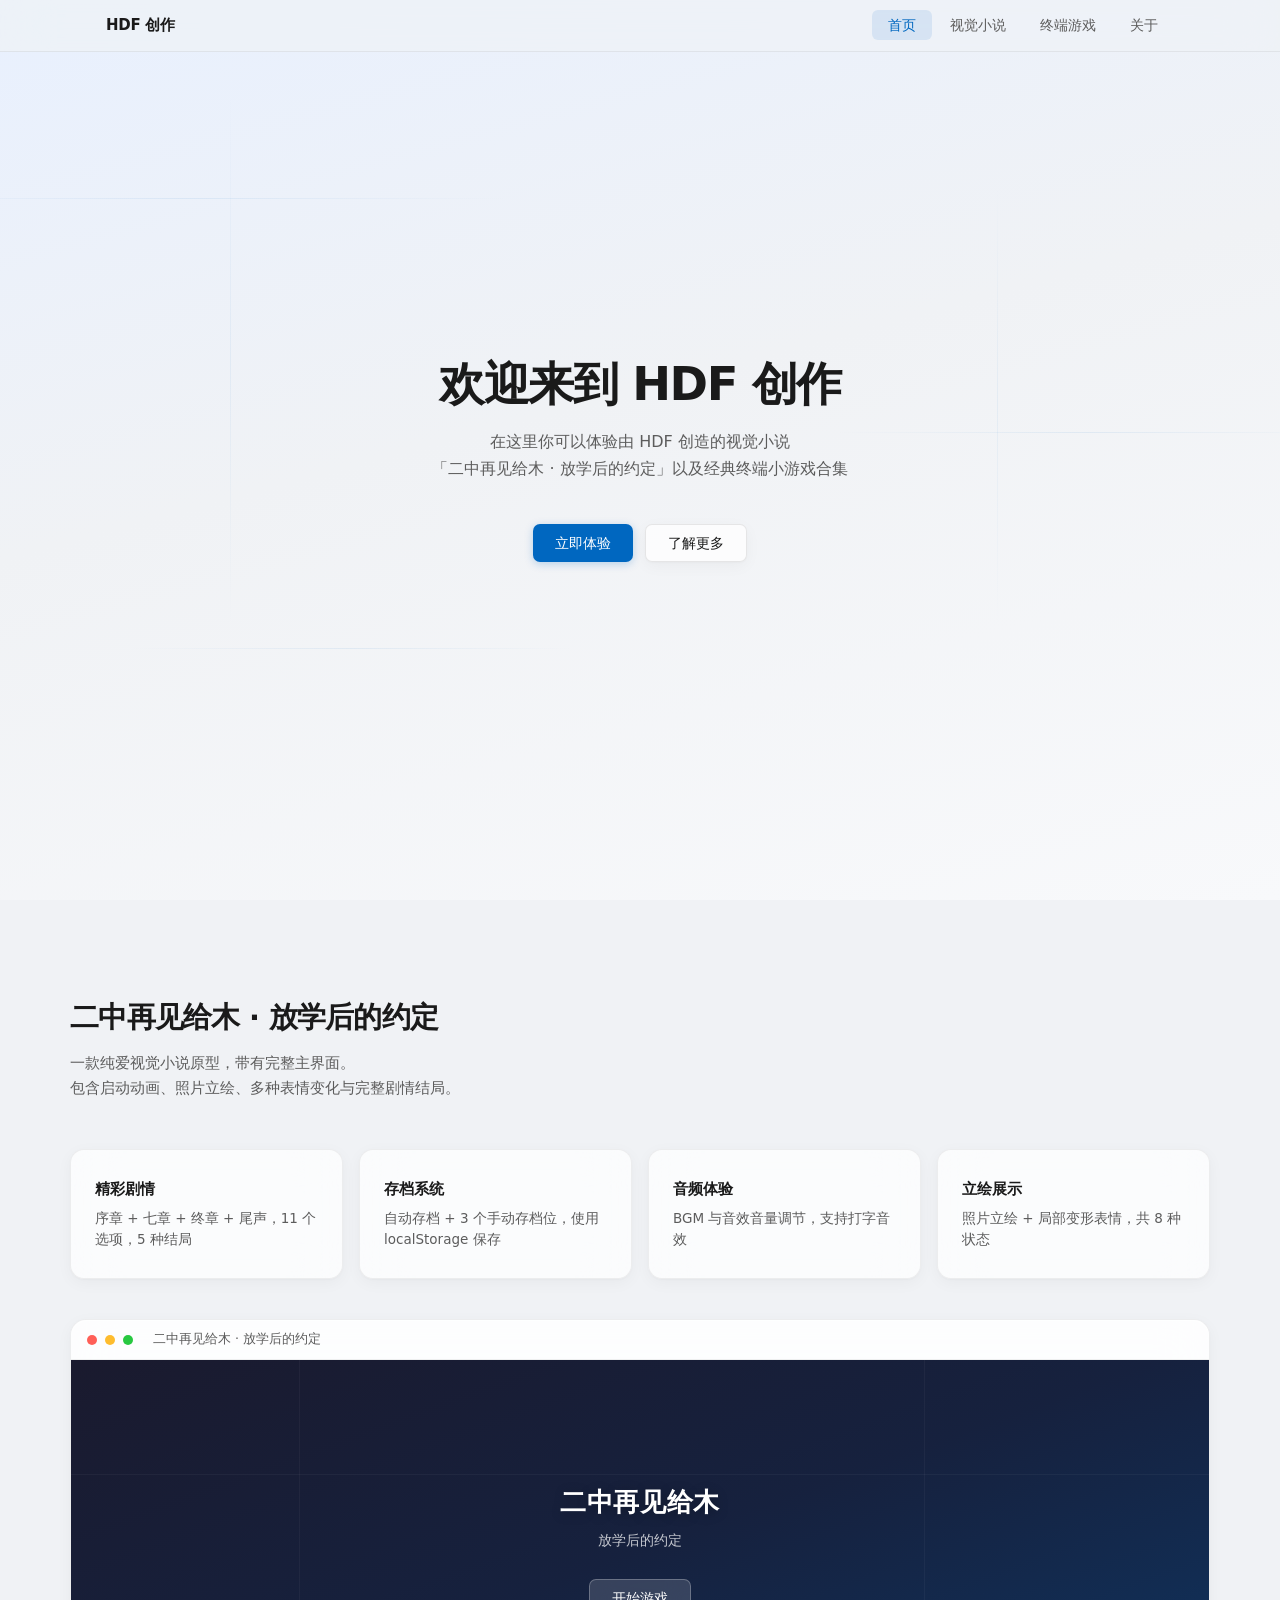
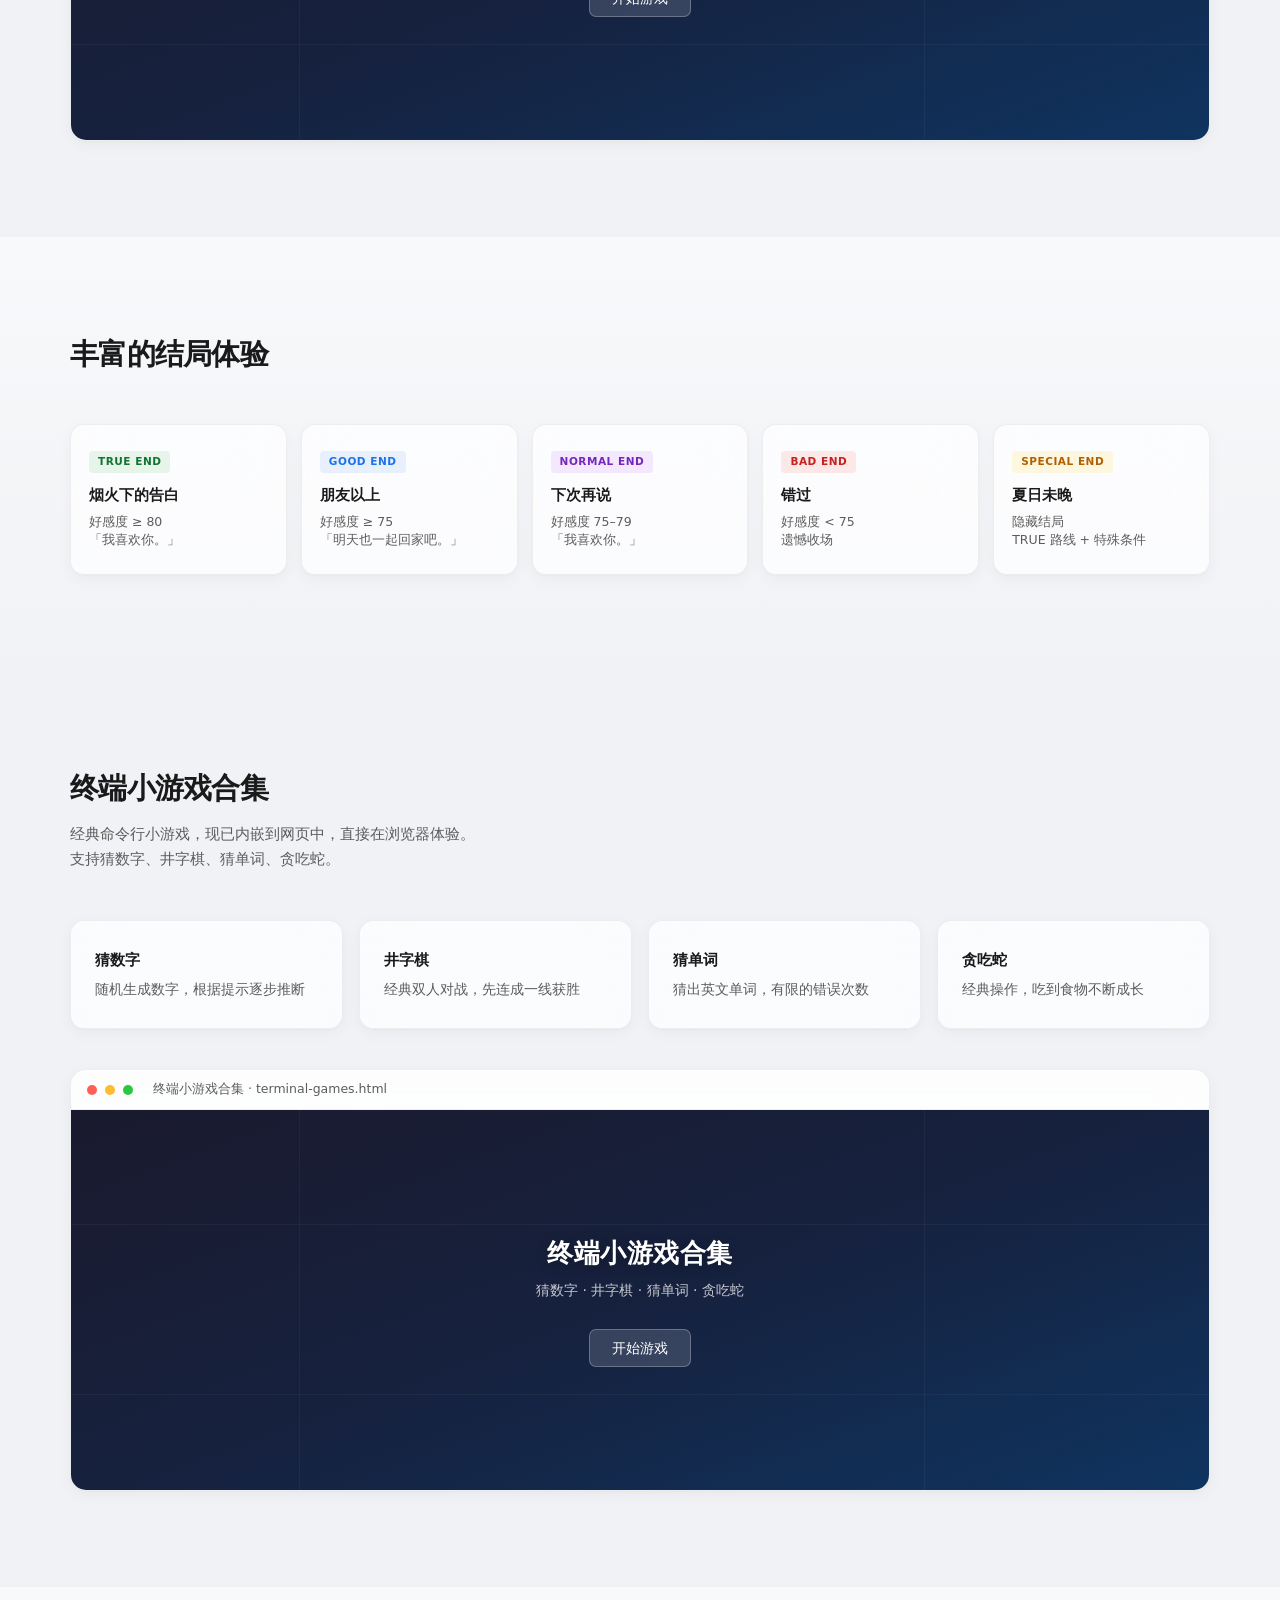
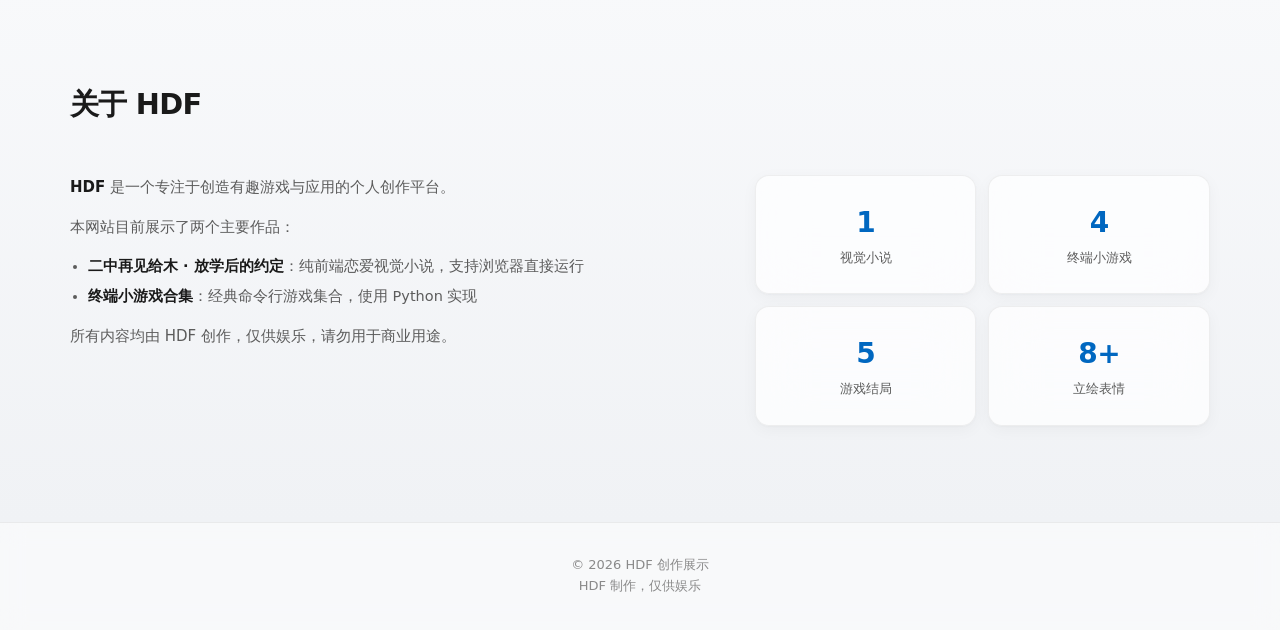
==== commit 33dccc00: "Add files via upload" ====
--- a/index.html
+++ b/index.html
@@ -811,6 +811,25 @@
                 </p>
             </div>
 
+            <div class="features-grid">
+                <div class="feature-card reveal">
+                    <h3>猜数字</h3>
+                    <p>随机生成数字，根据提示逐步推断</p>
+                </div>
+                <div class="feature-card reveal">
+                    <h3>井字棋</h3>
+                    <p>经典双人对战，先连成一线获胜</p>
+                </div>
+                <div class="feature-card reveal">
+                    <h3>猜单词</h3>
+                    <p>猜出英文单词，有限的错误次数</p>
+                </div>
+                <div class="feature-card reveal">
+                    <h3>贪吃蛇</h3>
+                    <p>经典操作，吃到食物不断成长</p>
+                </div>
+            </div>
+
             <div class="game-showcase reveal">
                 <div class="game-window">
                     <div class="game-titlebar">
